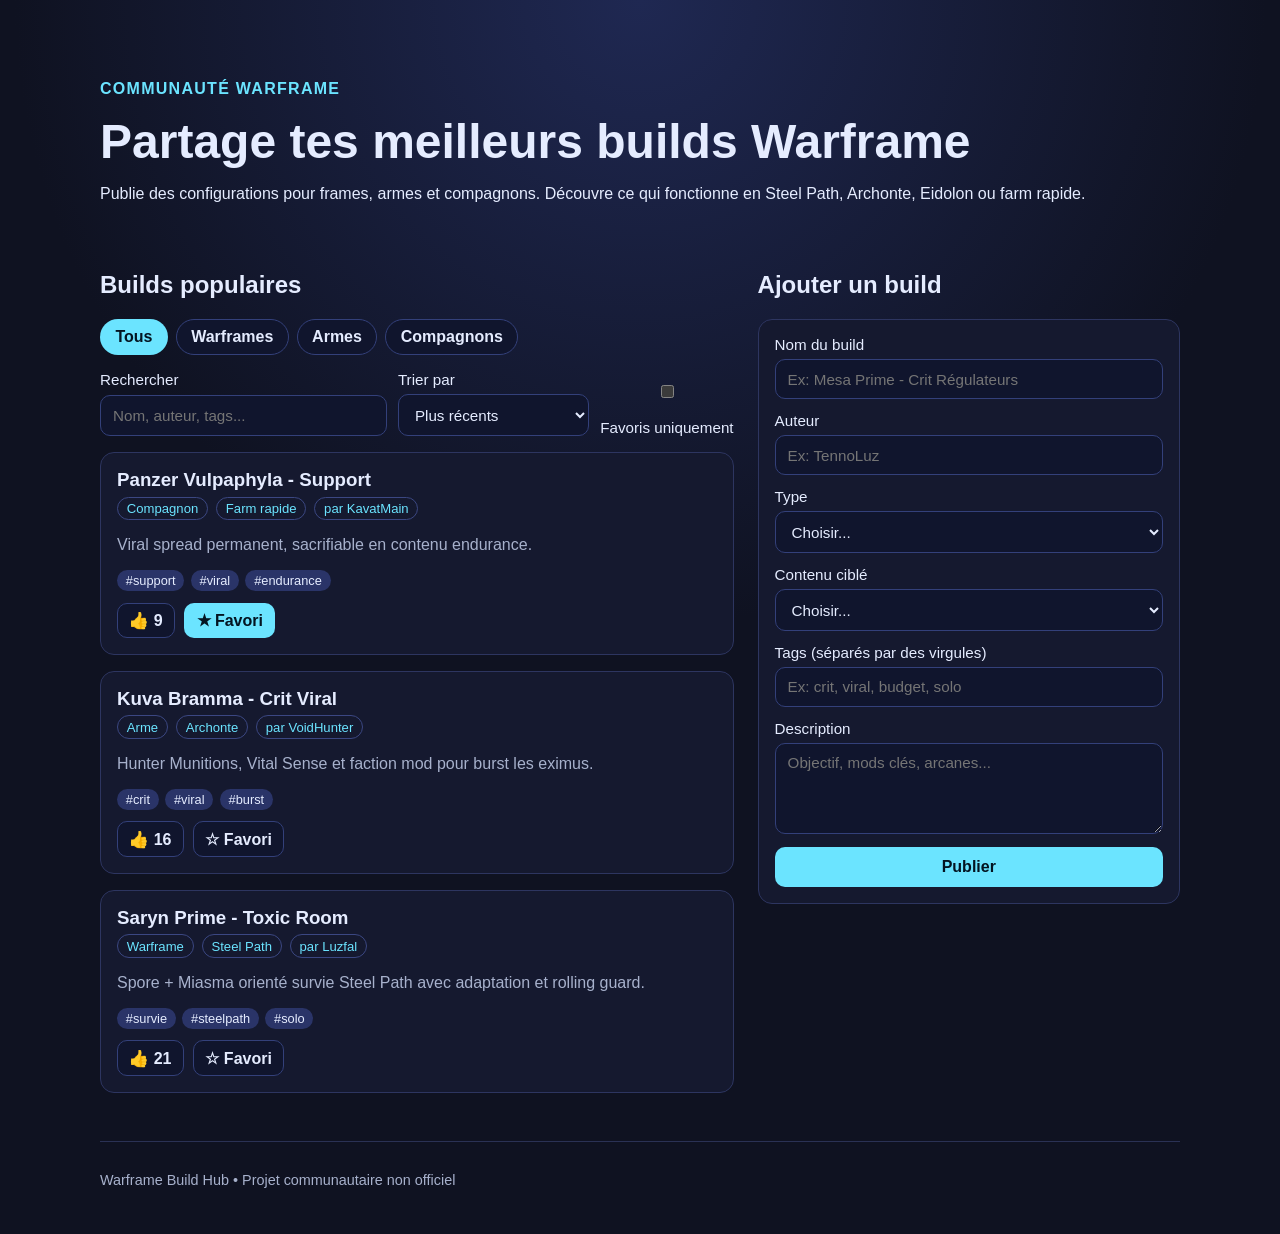
==== index.html @ 055c34a2 "Ajouter recherche, tri, tags, likes et favoris sur les builds" ====
<!doctype html>
<html lang="fr">
  <head>
    <meta charset="UTF-8" />
    <meta name="viewport" content="width=device-width, initial-scale=1.0" />
    <title>Warframe Build Hub</title>
    <link rel="stylesheet" href="styles.css" />
  </head>
  <body>
    <header class="hero">
      <div class="container">
        <p class="tag">Communauté Warframe</p>
        <h1>Partage tes meilleurs builds Warframe</h1>
        <p>
          Publie des configurations pour frames, armes et compagnons. Découvre ce
          qui fonctionne en Steel Path, Archonte, Eidolon ou farm rapide.
        </p>
      </div>
    </header>

    <main class="container grid">
      <section>
        <h2>Builds populaires</h2>
        <div class="tabs" role="tablist" aria-label="Filtrer les builds par catégorie">
          <button class="tab is-active" role="tab" data-category="Tous" aria-selected="true">Tous</button>
          <button class="tab" role="tab" data-category="Warframe" aria-selected="false">Warframes</button>
          <button class="tab" role="tab" data-category="Arme" aria-selected="false">Armes</button>
          <button class="tab" role="tab" data-category="Compagnon" aria-selected="false">Compagnons</button>
        </div>

        <div class="toolbar">
          <label>
            Rechercher
            <input id="search" placeholder="Nom, auteur, tags..." />
          </label>
          <label>
            Trier par
            <select id="sort">
              <option value="recent">Plus récents</option>
              <option value="likes">Plus likés</option>
              <option value="name">Nom A → Z</option>
            </select>
          </label>
          <label class="checkbox-label">
            <input id="favorites-only" type="checkbox" />
            Favoris uniquement
          </label>
        </div>

        <div id="build-list" class="cards"></div>
      </section>

      <section>
        <h2>Ajouter un build</h2>
        <form id="build-form" class="form">
          <label>
            Nom du build
            <input id="name" required placeholder="Ex: Mesa Prime - Crit Régulateurs" />
          </label>
          <label>
            Auteur
            <input id="author" required placeholder="Ex: TennoLuz" />
          </label>
          <label>
            Type
            <select id="type" required>
              <option value="">Choisir...</option>
              <option>Warframe</option>
              <option>Arme</option>
              <option>Compagnon</option>
            </select>
          </label>
          <label>
            Contenu ciblé
            <select id="content" required>
              <option value="">Choisir...</option>
              <option>Steel Path</option>
              <option>Archonte</option>
              <option>Eidolon</option>
              <option>Farm rapide</option>
            </select>
          </label>
          <label>
            Tags (séparés par des virgules)
            <input id="tags" placeholder="Ex: crit, viral, budget, solo" />
          </label>
          <label>
            Description
            <textarea id="description" rows="4" required placeholder="Objectif, mods clés, arcanes..."></textarea>
          </label>
          <button type="submit">Publier</button>
        </form>
      </section>
    </main>

    <footer class="container footer">
      <p>Warframe Build Hub • Projet communautaire non officiel</p>
    </footer>

    <script src="script.js"></script>
  </body>
</html>
---- styles.css ----
:root {
  color-scheme: dark;
  --bg: #0f1221;
  --panel: #1a1f38;
  --accent: #6be4ff;
  --text: #e5ecff;
  --muted: #a7b1cc;
  --chip: #2a3468;
}

* {
  box-sizing: border-box;
}

body {
  margin: 0;
  font-family: Inter, Segoe UI, Roboto, sans-serif;
  background: radial-gradient(circle at top, #1f2852 0%, var(--bg) 45%);
  color: var(--text);
}

.container {
  width: min(1080px, 92%);
  margin: 0 auto;
}

.hero {
  padding: 4rem 0 2rem;
}

.hero h1 {
  margin: 0;
  font-size: clamp(2rem, 4vw, 3rem);
}

.tag {
  color: var(--accent);
  text-transform: uppercase;
  letter-spacing: 0.08em;
  font-weight: 600;
}

.grid {
  display: grid;
  gap: 1.5rem;
  grid-template-columns: 1.5fr 1fr;
  margin-bottom: 3rem;
}

@media (max-width: 940px) {
  .grid {
    grid-template-columns: 1fr;
  }
}

.tabs {
  display: flex;
  flex-wrap: wrap;
  gap: 0.5rem;
  margin: 1rem 0;
}

.tab {
  padding: 0.5rem 0.9rem;
  border-radius: 999px;
  border: 1px solid #33407a;
  background: #10152d;
  color: var(--text);
  cursor: pointer;
  font-weight: 600;
}

.tab.is-active {
  background: var(--accent);
  color: #031421;
  border-color: transparent;
}

.toolbar {
  display: grid;
  grid-template-columns: 1.2fr 0.8fr auto;
  gap: 0.7rem;
  margin-bottom: 1rem;
}

@media (max-width: 700px) {
  .toolbar {
    grid-template-columns: 1fr;
  }
}

.checkbox-label {
  display: flex;
  align-items: end;
  gap: 0.5rem;
  font-size: 0.95rem;
}

.cards {
  display: grid;
  gap: 1rem;
}

.card,
.form {
  background: color-mix(in oklab, var(--panel) 90%, black);
  border: 1px solid #2d3560;
  border-radius: 14px;
  padding: 1rem;
}

.card h3 {
  margin-top: 0;
  margin-bottom: 0.2rem;
}

.meta-row {
  display: flex;
  flex-wrap: wrap;
  gap: 0.5rem;
  margin: 0.35rem 0 0.7rem;
}

.badge {
  display: inline-flex;
  align-items: center;
  border: 1px solid #3b4782;
  color: var(--accent);
  font-size: 0.82rem;
  border-radius: 999px;
  padding: 0.2rem 0.55rem;
}

.card p {
  color: var(--muted);
}

.tags {
  display: flex;
  flex-wrap: wrap;
  gap: 0.4rem;
  margin: 0.7rem 0;
}

.tag-chip {
  background: var(--chip);
  border-radius: 999px;
  padding: 0.2rem 0.55rem;
  font-size: 0.8rem;
}

.card-actions {
  display: flex;
  gap: 0.6rem;
}

.card-actions button {
  padding: 0.45rem 0.7rem;
  border-radius: 10px;
  border: 1px solid #33407a;
  background: #10152d;
  color: var(--text);
  font-weight: 600;
}

.card-actions button.is-on {
  border-color: transparent;
  background: var(--accent);
  color: #031421;
}

.form {
  display: grid;
  gap: 0.8rem;
}

.form label,
.toolbar label {
  display: grid;
  gap: 0.4rem;
  font-size: 0.95rem;
}

input,
select,
textarea,
button {
  font: inherit;
}

input,
select,
textarea {
  padding: 0.65rem 0.75rem;
  background: #10152d;
  color: var(--text);
  border: 1px solid #33407a;
  border-radius: 10px;
}

.form > button {
  background: var(--accent);
  color: #031421;
  border: none;
  border-radius: 10px;
  padding: 0.7rem 1rem;
  font-weight: 700;
  cursor: pointer;
}

.footer {
  border-top: 1px solid #2a3154;
  padding: 1rem 0 2rem;
  color: var(--muted);
  font-size: 0.9rem;
}
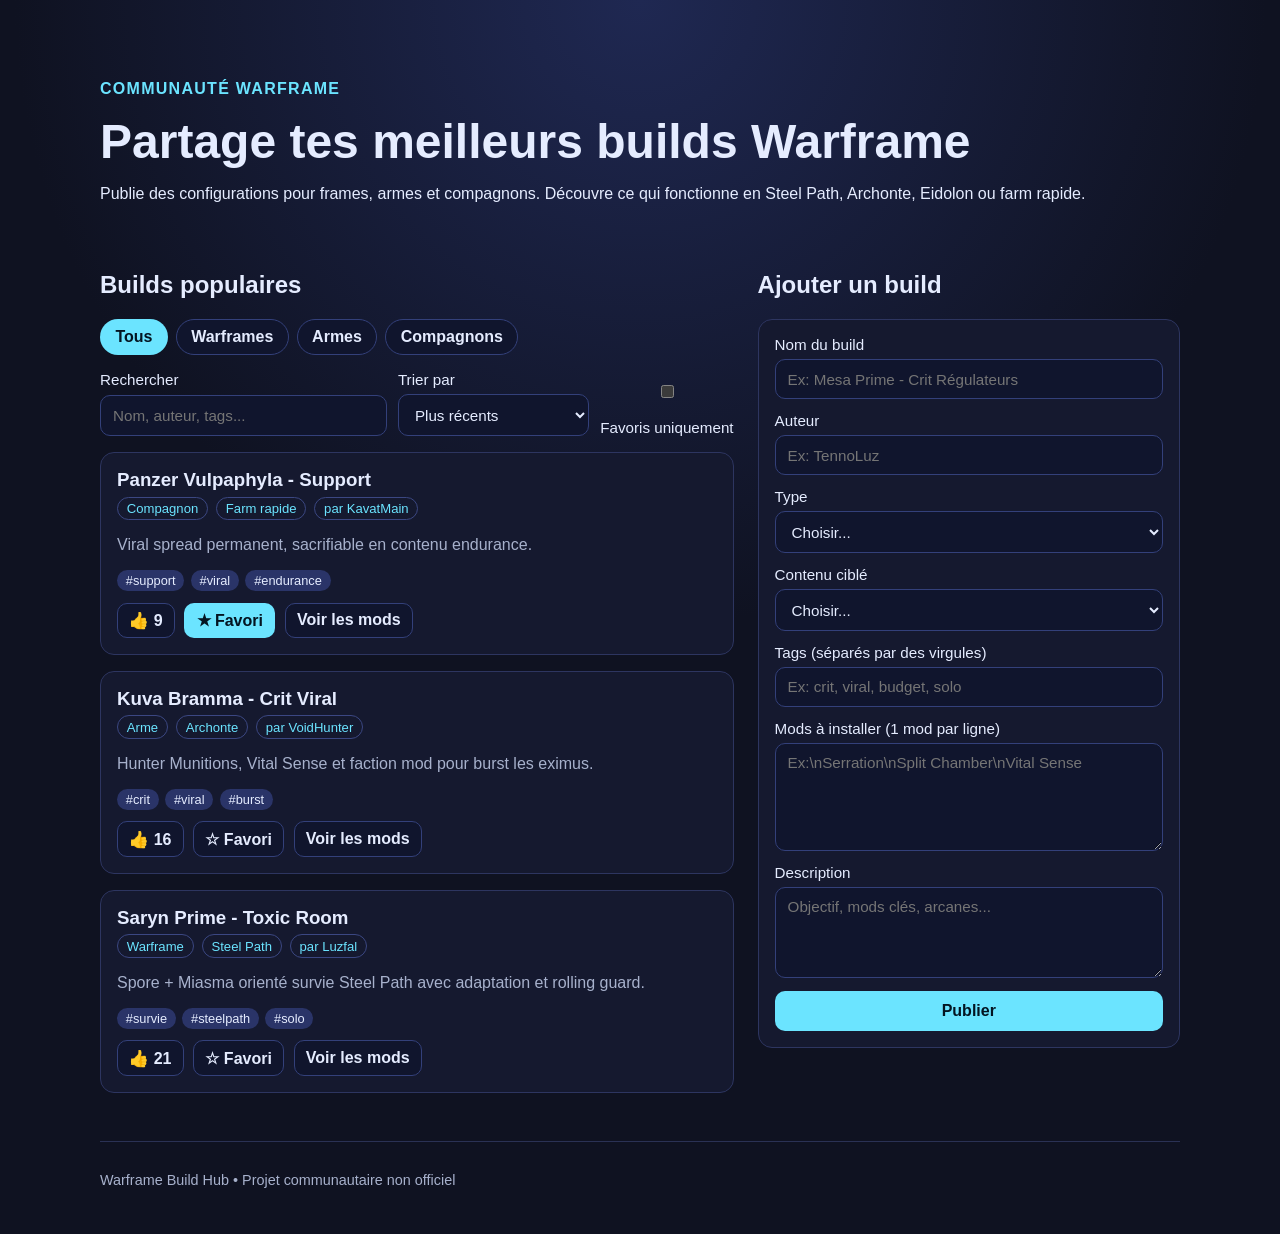
==== commit 76e008bf: "Ajouter une page détail build avec la liste des mods" ====
--- a/index.html
+++ b/index.html
@@ -85,6 +85,10 @@
             <input id="tags" placeholder="Ex: crit, viral, budget, solo" />
           </label>
           <label>
+            Mods à installer (1 mod par ligne)
+            <textarea id="mods" rows="5" required placeholder="Ex:\nSerration\nSplit Chamber\nVital Sense"></textarea>
+          </label>
+          <label>
             Description
             <textarea id="description" rows="4" required placeholder="Objectif, mods clés, arcanes..."></textarea>
           </label>
--- a/styles.css
+++ b/styles.css
@@ -28,6 +28,10 @@
   padding: 4rem 0 2rem;
 }
 
+.hero-compact {
+  padding-bottom: 1rem;
+}
+
 .hero h1 {
   margin: 0;
   font-size: clamp(2rem, 4vw, 3rem);
@@ -37,6 +41,14 @@
   color: var(--accent);
   text-transform: uppercase;
   letter-spacing: 0.08em;
+  font-weight: 600;
+}
+
+.back-link {
+  display: inline-block;
+  margin-bottom: 0.8rem;
+  color: var(--accent);
+  text-decoration: none;
   font-weight: 600;
 }
 
@@ -152,21 +164,43 @@
 .card-actions {
   display: flex;
   gap: 0.6rem;
-}
-
-.card-actions button {
+  flex-wrap: wrap;
+}
+
+.card-actions button,
+.details-link {
   padding: 0.45rem 0.7rem;
   border-radius: 10px;
   border: 1px solid #33407a;
   background: #10152d;
   color: var(--text);
   font-weight: 600;
+  text-decoration: none;
 }
 
 .card-actions button.is-on {
   border-color: transparent;
   background: var(--accent);
   color: #031421;
+}
+
+.details-link {
+  display: inline-flex;
+  align-items: center;
+}
+
+.detail-layout {
+  margin-bottom: 3rem;
+}
+
+.mods-list {
+  margin: 0;
+  padding-left: 1.1rem;
+  color: var(--muted);
+}
+
+.mods-list li {
+  margin-bottom: 0.4rem;
 }
 
 .form {
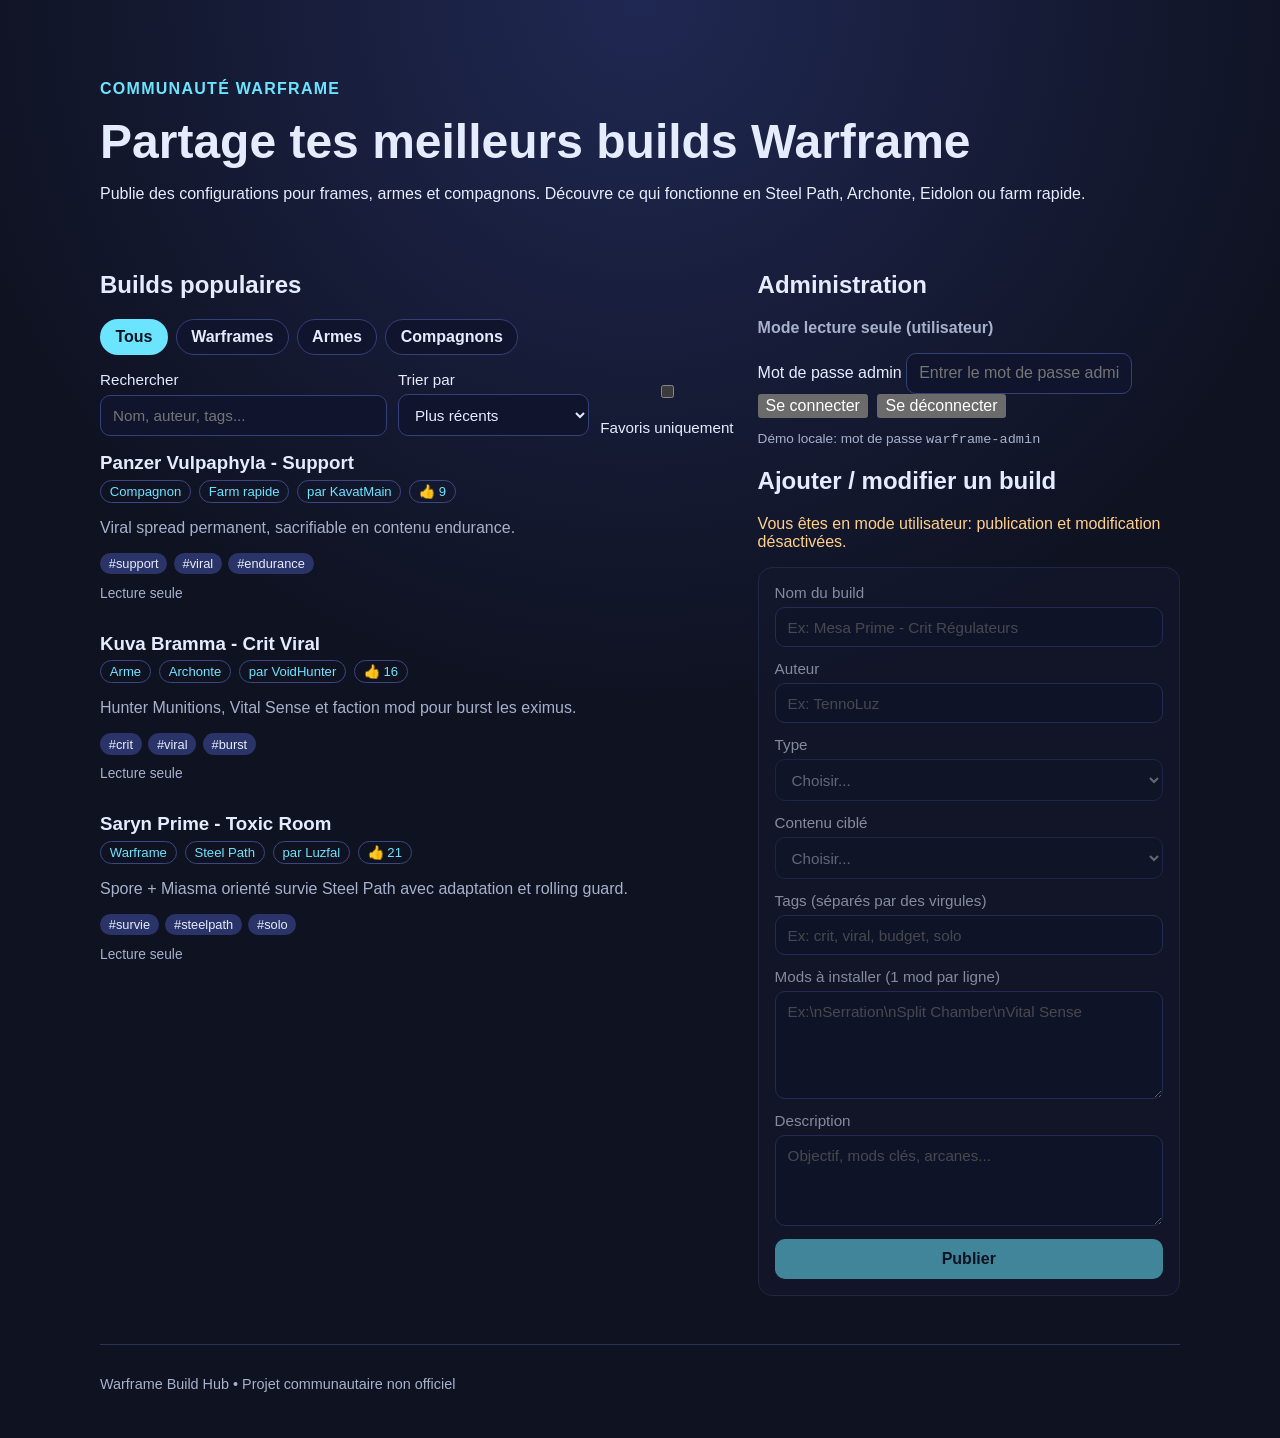
==== commit 7bbc692f: "Limiter la publication et modification aux admins" ====
--- a/index.html
+++ b/index.html
@@ -51,7 +51,22 @@
       </section>
 
       <section>
-        <h2>Ajouter un build</h2>
+        <h2>Administration</h2>
+        <div class="admin-panel card">
+          <p id="admin-status" class="status-text">Mode lecture seule (utilisateur)</p>
+          <label>
+            Mot de passe admin
+            <input id="admin-password" type="password" placeholder="Entrer le mot de passe admin" />
+          </label>
+          <div class="admin-actions">
+            <button id="admin-login" type="button">Se connecter</button>
+            <button id="admin-logout" type="button">Se déconnecter</button>
+          </div>
+          <p class="hint">Démo locale: mot de passe <code>warframe-admin</code></p>
+        </div>
+
+        <h2>Ajouter / modifier un build</h2>
+        <p id="readonly-message" class="readonly-message">Vous êtes en mode utilisateur: publication et modification désactivées.</p>
         <form id="build-form" class="form">
           <label>
             Nom du build
@@ -92,7 +107,8 @@
             Description
             <textarea id="description" rows="4" required placeholder="Objectif, mods clés, arcanes..."></textarea>
           </label>
-          <button type="submit">Publier</button>
+          <button id="submit-build" type="submit">Publier</button>
+          <button id="cancel-edit" type="button" class="secondary">Annuler la modification</button>
         </form>
       </section>
     </main>
--- a/styles.css
+++ b/styles.css
@@ -114,6 +114,47 @@
 }
 
 .card,
+
+.admin-panel {
+  margin-bottom: 1rem;
+}
+
+.status-text {
+  margin-top: 0;
+  font-weight: 700;
+}
+
+.admin-actions {
+  display: flex;
+  gap: 0.6rem;
+  flex-wrap: wrap;
+}
+
+.hint {
+  color: var(--muted);
+  font-size: 0.85rem;
+  margin-bottom: 0;
+}
+
+.readonly-message {
+  color: #ffd089;
+}
+
+.form.is-disabled {
+  opacity: 0.55;
+}
+
+.secondary {
+  background: transparent;
+  color: var(--text);
+  border: 1px solid #33407a;
+}
+
+.readonly-badge {
+  font-size: 0.86rem;
+  color: var(--muted);
+}
+
 .form {
   background: color-mix(in oklab, var(--panel) 90%, black);
   border: 1px solid #2d3560;
@@ -167,15 +208,13 @@
   flex-wrap: wrap;
 }
 
-.card-actions button,
-.details-link {
+.card-actions button {
   padding: 0.45rem 0.7rem;
   border-radius: 10px;
   border: 1px solid #33407a;
   background: #10152d;
   color: var(--text);
   font-weight: 600;
-  text-decoration: none;
 }
 
 .card-actions button.is-on {
@@ -184,23 +223,54 @@
   color: #031421;
 }
 
-.details-link {
-  display: inline-flex;
-  align-items: center;
+.clickable-card {
+  cursor: pointer;
+  transition: border-color 0.2s ease, transform 0.2s ease;
+}
+
+.clickable-card:hover,
+.clickable-card:focus-visible {
+  border-color: var(--accent);
+  transform: translateY(-2px);
+  outline: none;
 }
 
 .detail-layout {
   margin-bottom: 3rem;
 }
 
-.mods-list {
+.mods-grid {
+  display: grid;
+  grid-template-columns: repeat(auto-fit, minmax(150px, 1fr));
+  gap: 0.7rem;
+}
+
+.mod-slot {
+  border: 1px dashed #4f5d97;
+  border-radius: 12px;
+  padding: 0.7rem;
+  min-height: 84px;
+  background: #131a36;
+}
+
+.mod-slot.is-filled {
+  border-style: solid;
+  border-color: var(--accent);
+  background: #162040;
+}
+
+.slot-title {
+  margin: 0 0 0.45rem;
+  font-size: 0.8rem;
+  color: var(--muted);
+  text-transform: uppercase;
+  letter-spacing: 0.05em;
+}
+
+.slot-mod {
   margin: 0;
-  padding-left: 1.1rem;
-  color: var(--muted);
-}
-
-.mods-list li {
-  margin-bottom: 0.4rem;
+  color: var(--text);
+  font-weight: 600;
 }
 
 .form {
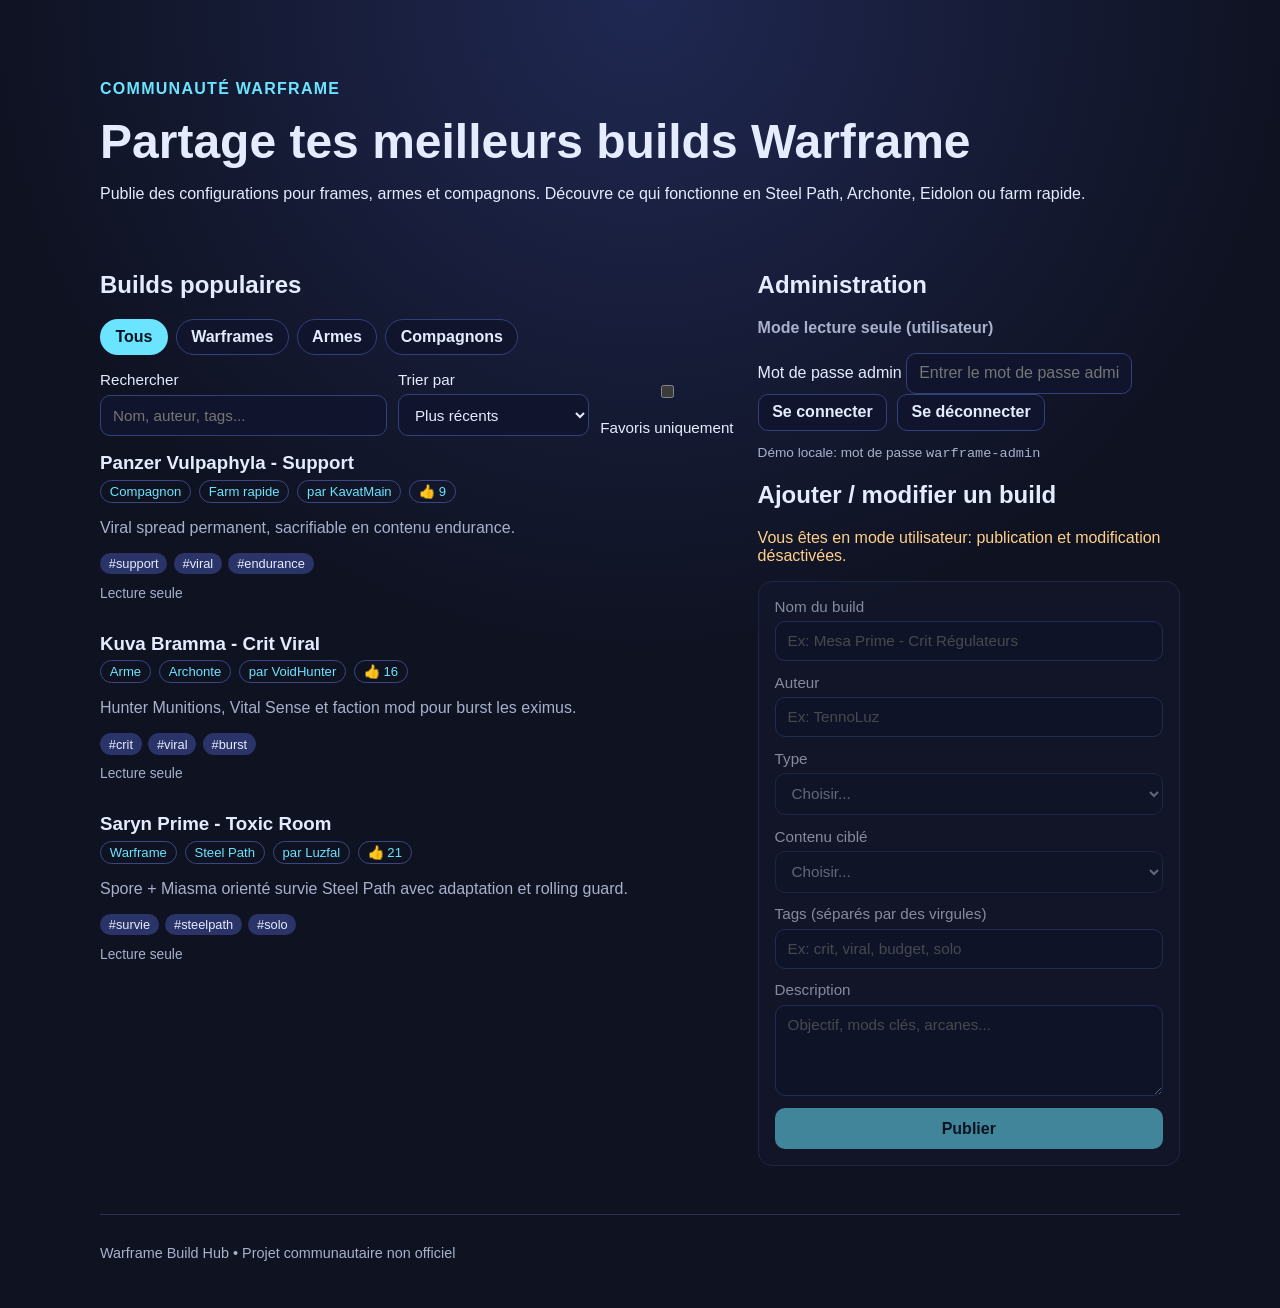
==== commit acb3ab5c: "Déplacer l'édition des mods sur la page détail build" ====
--- a/index.html
+++ b/index.html
@@ -100,10 +100,6 @@
             <input id="tags" placeholder="Ex: crit, viral, budget, solo" />
           </label>
           <label>
-            Mods à installer (1 mod par ligne)
-            <textarea id="mods" rows="5" required placeholder="Ex:\nSerration\nSplit Chamber\nVital Sense"></textarea>
-          </label>
-          <label>
             Description
             <textarea id="description" rows="4" required placeholder="Objectif, mods clés, arcanes..."></textarea>
           </label>
--- a/styles.css
+++ b/styles.css
@@ -150,6 +150,21 @@
   border: 1px solid #33407a;
 }
 
+.admin-actions button {
+  padding: 0.55rem 0.85rem;
+  border-radius: 10px;
+  border: 1px solid #33407a;
+  background: #10152d;
+  color: var(--text);
+  font-weight: 600;
+  cursor: pointer;
+}
+
+.admin-actions button.danger {
+  border-color: #ff6b81;
+  color: #ffd3dc;
+}
+
 .readonly-badge {
   font-size: 0.86rem;
   color: var(--muted);
@@ -236,7 +251,16 @@
 }
 
 .detail-layout {
+  display: grid;
+  gap: 1rem;
+  grid-template-columns: 1.4fr 1fr;
   margin-bottom: 3rem;
+}
+
+@media (max-width: 940px) {
+  .detail-layout {
+    grid-template-columns: 1fr;
+  }
 }
 
 .mods-grid {
